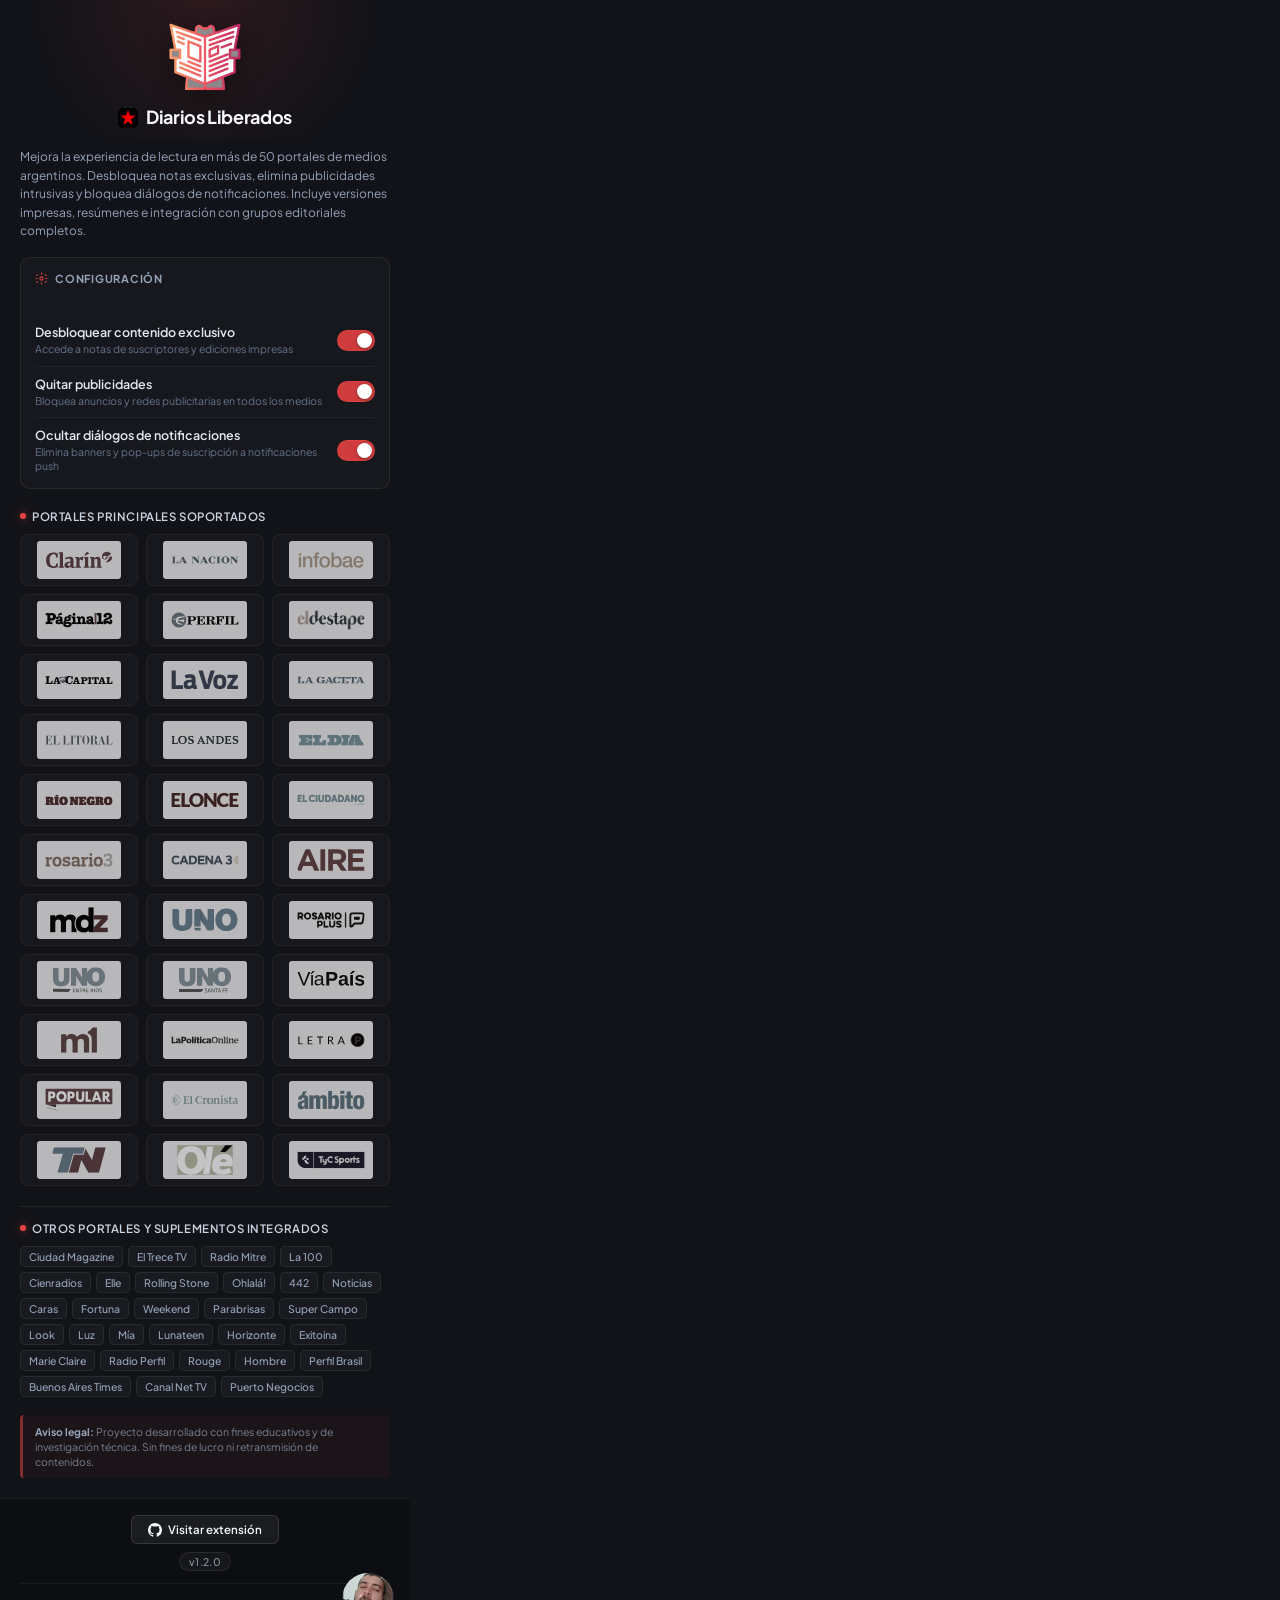
==== popup.html @ 73abd8e6 "feat: se incorporan nuevos medios soportados al popup y README" ====
<!DOCTYPE html>
<html lang="es">

<head>
    <meta charset="utf-8" />
    <meta name="viewport" content="width=device-width, initial-scale=1.0">
    <title>Diarios Liberados</title>
    <link rel="preconnect" href="https://fonts.googleapis.com">
    <link rel="preconnect" href="https://fonts.gstatic.com" crossorigin>
    <link href="https://fonts.googleapis.com/css2?family=Plus+Jakarta+Sans:wght@400;500;600;700&display=swap"
        rel="stylesheet">
    <link rel="stylesheet" href="css/popup.css">
</head>

<body>
    <header>
        <img src="imagenes/lector.png" alt="Diarios Liberados" class="logoDL">
        <h1><span><img src="imagenes/favicon-32x32.png" alt="Diarios Liberados"></span>Diarios Liberados</h1>
    </header>

    <main>
        <p class="intro-desc">Mejora la experiencia de lectura en más de 50 portales de medios argentinos. Desbloquea
            notas exclusivas, elimina publicidades intrusivas y bloquea diálogos de notificaciones. Incluye versiones
            impresas, resúmenes e integración con grupos editoriales completos.</p>

        <!-- Sección de Configuración -->
        <section class="config-section" id="configuracion">
            <h2 class="config-title">
                <span class="config-title-icon">
                    <svg width="13" height="13" viewBox="0 0 24 24" fill="none" stroke="currentColor" stroke-width="2.2"
                        stroke-linecap="round" stroke-linejoin="round">
                        <circle cx="12" cy="12" r="3" />
                        <path
                            d="M19.07 4.93a10 10 0 0 1 1.41 1.41M4.93 4.93a10 10 0 0 0-1.41 1.41M19.07 19.07a10 10 0 0 0 1.41-1.41M4.93 19.07a10 10 0 0 1-1.41-1.41M12 2v2M12 20v2M2 12h2M20 12h2" />
                    </svg>
                </span>
                Configuración
            </h2>

            <!-- Banner de recarga animado -->
            <div class="reload-banner-wrapper" id="reload-banner-wrapper">
                <div class="reload-banner" id="reload-banner">
                    <svg width="13" height="13" viewBox="0 0 24 24" fill="none" stroke="currentColor" stroke-width="2.2"
                        stroke-linecap="round" stroke-linejoin="round">
                        <polyline points="23 4 23 10 17 10" />
                        <polyline points="1 20 1 14 7 14" />
                        <path d="M3.51 9a9 9 0 0 1 14.85-3.36L23 10M1 14l4.64 4.36A9 9 0 0 0 20.49 15" />
                    </svg>
                    <span id="reload-banner-text">Recargá la página para aplicar los cambios</span>
                    <button class="btn-reload" id="btn-reload">Recargar ahora</button>
                </div>
            </div>

            <!-- Toggle: Suscriptores -->
            <div class="config-row" id="row-suscriptores">
                <div class="config-info">
                    <span class="config-label">Desbloquear contenido exclusivo</span>
                    <span class="config-desc">Accede a notas de suscriptores y ediciones impresas</span>
                </div>
                <label class="toggle" id="toggle-suscriptores-label" for="toggle-suscriptores">
                    <input type="checkbox" id="toggle-suscriptores" checked>
                    <span class="toggle-track">
                        <span class="toggle-thumb"></span>
                    </span>
                </label>
            </div>

            <!-- Toggle: Publicidad -->
            <div class="config-row" id="row-publicidad">
                <div class="config-info">
                    <span class="config-label">Quitar publicidades</span>
                    <span class="config-desc">Bloquea anuncios y redes publicitarias en todos los medios</span>
                </div>
                <label class="toggle" id="toggle-publicidad-label" for="toggle-publicidad">
                    <input type="checkbox" id="toggle-publicidad" checked>
                    <span class="toggle-track">
                        <span class="toggle-thumb"></span>
                    </span>
                </label>
            </div>

            <!-- Toggle: Notificaciones -->
            <div class="config-row" id="row-notificaciones">
                <div class="config-info">
                    <span class="config-label">Ocultar diálogos de notificaciones</span>
                    <span class="config-desc">Elimina banners y pop-ups de suscripción a notificaciones push</span>
                </div>
                <label class="toggle" id="toggle-notificaciones-label" for="toggle-notificaciones">
                    <input type="checkbox" id="toggle-notificaciones" checked>
                    <span class="toggle-track">
                        <span class="toggle-thumb"></span>
                    </span>
                </label>
            </div>
        </section>

        <!-- Portales Principales -->
        <section class="portales-principales">
            <h3><span class="badge-dot"></span> Portales principales soportados</h3>
            <div class="portales-logos">
                <a href="https://www.clarin.com" target="_blank" title="Clarín"><img src="imagenes/logos/clarin.svg"
                        alt="Clarín"></a>
                <a href="https://www.lanacion.com.ar" target="_blank" title="La Nación"><img
                        src="imagenes/logos/lanacion.svg" alt="La Nación"></a>
                <a href="https://www.infobae.com" target="_blank" title="Infobae"><img
                        src="imagenes/logos/infobae.svg" alt="Infobae"></a>
                <a href="https://www.pagina12.com.ar" target="_blank" title="Página 12"><img
                        src="imagenes/logos/pagina12.svg" alt="Página 12"></a>
                <a href="https://www.perfil.com" target="_blank" title="Perfil"><img
                        src="imagenes/logos/perfil.svg" alt="Perfil"></a>
                <a href="https://www.eldestape.com" target="_blank" title="El Destape"><img
                        src="imagenes/logos/eldestape.svg" alt="El Destape"></a>
                <a href="https://www.lacapital.com.ar" target="_blank" title="La Capital"><img
                        src="imagenes/logos/lacapital.svg" alt="La Capital"></a>
                <a href="https://www.lavoz.com.ar" target="_blank" title="La Voz"><img
                        src="imagenes/logos/lavoz.svg" alt="La Voz"></a>
                <a href="https://www.lagaceta.com.ar" target="_blank" title="La Gaceta"><img
                        src="imagenes/logos/lagaceta.svg" alt="La Gaceta"></a>
                <a href="https://www.ellitoral.com" target="_blank" title="El Litoral"><img
                        src="imagenes/logos/ellitoral.svg" alt="El Litoral"></a>
                <a href="https://www.losandes.com.ar" target="_blank" title="Los Andes"><img
                        src="imagenes/logos/losandes.svg" alt="Los Andes"></a>
                <a href="https://www.eldia.com" target="_blank" title="El Día"><img
                        src="imagenes/logos/eldia.svg" alt="El Día"></a>
                <a href="https://www.rionegro.com.ar" target="_blank" title="Río Negro"><img
                        src="imagenes/logos/rionegro.svg" alt="Río Negro"></a>
                <a href="https://www.elonce.com" target="_blank" title="Elonce"><img
                        src="imagenes/logos/elonce.svg" alt="Elonce"></a>
                <a href="https://www.elciudadanoweb.com" target="_blank" title="El Ciudadano"><img
                        src="imagenes/logos/elciudadano.svg" alt="El Ciudadano"></a>
                <a href="https://www.rosario3.com" target="_blank" title="Rosario 3"><img
                        src="imagenes/logos/rosario3.svg" alt="Rosario 3"></a>
                <a href="https://www.cadena3.com" target="_blank" title="Cadena 3"><img
                        src="imagenes/logos/cadena3.svg" alt="Cadena 3"></a>
                <a href="https://www.airedesantafe.com.ar" target="_blank" title="Aire de Santa Fe"><img
                        src="imagenes/logos/airedesantafe.svg" alt="Aire de Santa Fe"></a>
                <a href="https://www.mdzol.com" target="_blank" title="MDZ Online"><img
                        src="imagenes/logos/mdz.svg" alt="MDZ Online"></a>
                <a href="https://www.diariouno.com.ar" target="_blank" title="Diario Uno"><img
                        src="imagenes/logos/uno.svg" alt="Diario Uno"></a>
                <a href="https://www.rosarioplus.com" target="_blank" title="Rosario Plus"><img
                        src="imagenes/logos/rosarioplus.svg" alt="Rosario Plus"></a>
                <a href="https://www.unoentrerios.com.ar/" target="_blank" title="Diario Uno Entre Ríos"><img
                        src="imagenes/logos/unoentrerios.svg" alt="Diario Uno Entre Ríos"></a>
                <a href="https://www.unosantafe.com.ar/" target="_blank" title="Diario Uno Santa Fe"><img
                        src="imagenes/logos/unosantafe.svg" alt="Diario Uno Santa Fe"></a>
                <a href="https://viapais.com.ar/" target="_blank" title="Vía País"><img
                        src="imagenes/logos/viapais.svg" alt="Vía País"></a>
                <a href="https://www.minutouno.com" target="_blank" title="Minuto Uno"><img
                        src="imagenes/logos/minutouno.svg" alt="Minuto Uno"></a>
                <a href="https://www.lapoliticaonline.com" target="_blank" title="La Política Online"><img
                        src="imagenes/logos/lpo.svg" alt="LPO"></a>
                <a href="https://www.letrap.com.ar" target="_blank" title="Letra P"><img
                        src="imagenes/logos/letrap.svg" alt="Letra P"></a>
                <a href="https://www.diariopopular.com.ar" target="_blank" title="Diario Popular"><img
                        src="imagenes/logos/diariopopular.svg" alt="Diario Popular"></a>
                <a href="https://www.cronista.com" target="_blank" title="El Cronista"><img
                        src="imagenes/logos/elcronista.svg" alt="El Cronista"></a>
                <a href="https://www.ambito.com" target="_blank" title="Ámbito Financiero"><img
                        src="imagenes/logos/ambito.svg" alt="Ámbito"></a>
                <a href="https://tn.com.ar" target="_blank" title="TN"><img
                        src="imagenes/logos/tn.svg" alt="TN"></a>
                <a href="https://www.ole.com.ar" target="_blank" title="Olé"><img
                        src="imagenes/logos/ole.svg" alt="Olé"></a>
                <a href="https://www.tycsports.com" target="_blank" title="TyC Sports"><img
                        src="imagenes/logos/tycsports.svg" alt="TyC Sports"></a>
            </div>
        </section>

        <section class="otros-medios">
            <h3><span class="badge-dot"></span> Otros portales y suplementos integrados</h3>
            <div class="otros-medios-list">
                <!-- Grupo Clarín -->
                <a href="https://www.ciudad.com.ar" target="_blank">Ciudad Magazine</a>
                <a href="https://www.eltrecetv.com.ar" target="_blank">El Trece TV</a>
                <a href="https://radiomitre.cienradios.com" target="_blank">Radio Mitre</a>
                <a href="https://la100.cienradios.com" target="_blank">La 100</a>
                <a href="https://cienradios.com" target="_blank">Cienradios</a>
                <a href="https://elle.clarin.com" target="_blank">Elle</a>
                <!-- La Nación -->
                <a href="https://es.rollingstone.com/arg/" target="_blank">Rolling Stone</a>
                <a href="https://www.somosohlala.com/" target="_blank">Ohlalá!</a>
                <!-- Editorial Perfil -->
                <a href="https://442.perfil.com" target="_blank">442</a>
                <a href="https://noticias.perfil.com" target="_blank">Noticias</a>
                <a href="https://caras.perfil.com" target="_blank">Caras</a>
                <a href="https://fortuna.perfil.com" target="_blank">Fortuna</a>
                <a href="https://weekend.perfil.com" target="_blank">Weekend</a>
                <a href="https://parabrisas.perfil.com" target="_blank">Parabrisas</a>
                <a href="https://supercampo.perfil.com" target="_blank">Super Campo</a>
                <a href="https://look.perfil.com" target="_blank">Look</a>
                <a href="https://luz.perfil.com" target="_blank">Luz</a>
                <a href="https://mia.perfil.com" target="_blank">Mía</a>
                <a href="https://lunateen.perfil.com" target="_blank">Lunateen</a>
                <a href="https://horizonte.perfil.com" target="_blank">Horizonte</a>
                <a href="https://exitoina.perfil.com" target="_blank">Exitoina</a>
                <a href="https://marieclaire.perfil.com" target="_blank">Marie Claire</a>
                <a href="https://radio.perfil.com" target="_blank">Radio Perfil</a>
                <a href="https://rouge.perfil.com" target="_blank">Rouge</a>
                <a href="https://hombre.perfil.com" target="_blank">Hombre</a>
                <a href="https://brasil.perfil.com" target="_blank">Perfil Brasil</a>
                <a href="https://www.batimes.com.ar" target="_blank">Buenos Aires Times</a>
                <a href="https://www.canalnet.tv" target="_blank">Canal Net TV</a>
                <!-- El Litoral -->
                <a href="https://www.puertonegocios.com/" target="_blank">Puerto Negocios</a>
            </div>
        </section>

        <div class="disclaimer">
            <p><strong>Aviso legal:</strong> Proyecto desarrollado con fines educativos y de investigación técnica. Sin
                fines de lucro ni retransmisión de contenidos.</p>
        </div>
    </main>

    <footer>
        <div class="footer-meta">
            <a href="https://github.com/LucasPier/diarios-liberados/" target="_blank" class="btn-github"
                title="Ver proyecto en GitHub">
                <svg width="14" height="14" viewBox="0 0 24 24" fill="currentColor">
                    <path
                        d="M12 0C5.37 0 0 5.37 0 12c0 5.31 3.435 9.795 8.205 11.385.6.105.825-.255.825-.57 0-.285-.015-1.23-.015-2.235-3.015.555-3.795-.735-4.035-1.41-.135-.345-.72-1.41-1.23-1.695-.42-.225-1.02-.78-.015-.795.945-.015 1.62.87 1.845 1.23 1.08 1.815 2.805 1.305 3.495.99.105-.78.42-1.305.765-1.605-2.67-.3-5.46-1.335-5.46-5.925 0-1.305.465-2.385 1.23-3.225-.12-.3-.54-1.53.12-3.18 0 0 1.005-.315 3.3 1.23.96-.27 1.98-.405 3-.405s2.04.135 3 .405c2.295-1.56 3.3-1.23 3.3-1.23.66 1.65.24 2.88.12 3.18.765.84 1.23 1.905 1.23 3.225 0 4.605-2.805 5.625-5.475 5.925.435.375.81 1.095.81 2.22 0 1.605-.015 2.895-.015 3.3 0 .315.225.69.825.57A12.02 12.02 0 0024 12c0-6.63-5.37-12-12-12z" />
                </svg>
                Visitar extensión
            </a>
            <span class="version-tag" id="extension-version">v1.2.0</span>
        </div>
        <p><strong>Por Lucas Pier | Rosario, 2026</strong></p>
    </footer>
    <script src="js/popup.js"></script>
</body>

</html>
---- css/popup.css ----
@import url('https://fonts.googleapis.com/css2?family=Plus+Jakarta+Sans:wght@400;500;600;700&display=swap');

* {
    box-sizing: border-box;
}

body {
    width: 410px;
    margin: 0;
    padding: 0;
    font-family: 'Plus Jakarta Sans', system-ui, -apple-system, BlinkMacSystemFont, 'Segoe UI', Roboto, sans-serif;
    background: #121318;
    color: #94a3b8;
    -webkit-font-smoothing: antialiased;
}

/* Header */
header {
    padding: 20px 20px 12px;
    text-align: center;
    background: radial-gradient(circle at top, rgba(239, 68, 68, 0.12) 0%, rgba(18, 19, 24, 0) 70%);
}

.logoDL {
    width: 100%;
    height: 72px;
    object-fit: contain;
    object-position: center center;
    margin-bottom: 8px;
    filter: drop-shadow(0 4px 12px rgba(0, 0, 0, 0.4));
}

h1 {
    display: flex;
    align-items: center;
    justify-content: center;
    gap: 8px;
    font-size: 18px;
    font-weight: 700;
    color: #f8fafc;
    letter-spacing: -0.02em;
    margin: 0;
}

h1 span img {
    width: 20px;
    height: 20px;
    vertical-align: middle;
}

/* Main */
main {
    padding: 8px 20px 20px;
}

.intro-desc {
    font-size: 12px;
    line-height: 1.55;
    color: #94a3b8;
    margin: 0 0 16px;
}

/* ═══════════════════════════════════════════════════════════
   Sección de Configuración
   ═══════════════════════════════════════════════════════════ */
.config-section {
    margin-top: 0;
    margin-bottom: 20px;
    padding: 14px;
    background: rgba(255, 255, 255, 0.025);
    border: 1px solid rgba(255, 255, 255, 0.07);
    border-radius: 10px;
}

.config-title {
    display: flex;
    align-items: center;
    gap: 7px;
    font-size: 11px;
    font-weight: 700;
    text-transform: uppercase;
    letter-spacing: 0.07em;
    color: #94a3b8;
    margin: 0 0 12px;
}

.config-title-icon {
    display: flex;
    align-items: center;
    color: #ef4444;
    opacity: 0.85;
}

/* Banner de recarga animado (wrapper colapsable) */
.reload-banner-wrapper {
    display: grid;
    grid-template-rows: 0fr;
    opacity: 0;
    transition: grid-template-rows 0.28s cubic-bezier(0.4, 0, 0.2, 1),
                opacity 0.25s ease,
                margin-bottom 0.28s cubic-bezier(0.4, 0, 0.2, 1);
    overflow: hidden;
    margin-bottom: 0;
}

.reload-banner-wrapper.visible {
    grid-template-rows: 1fr;
    opacity: 1;
    margin-bottom: 12px;
}

.reload-banner {
    min-height: 0;
    display: flex;
    align-items: center;
    gap: 8px;
    padding: 8px 10px;
    background: rgba(239, 68, 68, 0.08);
    border: 1px solid rgba(239, 68, 68, 0.25);
    border-radius: 7px;
    font-size: 11px;
    color: #fca5a5;
}

.reload-banner svg {
    flex-shrink: 0;
    color: #ef4444;
}

.reload-banner span {
    flex: 1;
    line-height: 1.35;
}

.btn-reload {
    flex-shrink: 0;
    font-family: inherit;
    font-size: 10.5px;
    font-weight: 600;
    color: #fff;
    background: rgba(239, 68, 68, 0.75);
    border: none;
    border-radius: 5px;
    padding: 4px 10px;
    cursor: pointer;
    transition: background 0.18s ease;
    white-space: nowrap;
}

.btn-reload:hover {
    background: rgba(239, 68, 68, 1);
}

/* Fila de toggle */
.config-row {
    display: flex;
    align-items: center;
    justify-content: space-between;
    gap: 12px;
    padding: 9px 0;
    border-bottom: 1px solid rgba(255, 255, 255, 0.05);
    transition: background 0.15s ease;
}

.config-row:last-child {
    border-bottom: none;
    padding-bottom: 0;
}

.config-row:first-of-type {
    padding-top: 0;
}

.config-info {
    display: flex;
    flex-direction: column;
    gap: 2px;
    flex: 1;
    min-width: 0;
}

.config-label {
    font-size: 12.5px;
    font-weight: 600;
    color: #e2e8f0;
    line-height: 1.3;
}

.config-desc {
    font-size: 10.5px;
    color: #64748b;
    line-height: 1.35;
}

/* Toggle switch (pill animado) */
.toggle {
    position: relative;
    display: inline-flex;
    align-items: center;
    cursor: pointer;
    flex-shrink: 0;
}

.toggle input {
    position: absolute;
    opacity: 0;
    width: 0;
    height: 0;
}

.toggle-track {
    width: 38px;
    height: 21px;
    background: rgba(255, 255, 255, 0.1);
    border-radius: 999px;
    border: 1px solid rgba(255, 255, 255, 0.1);
    position: relative;
    transition: background 0.22s ease, border-color 0.22s ease;
    display: block;
}

.toggle input:checked + .toggle-track {
    background: rgba(239, 68, 68, 0.85);
    border-color: rgba(239, 68, 68, 0.5);
}

.toggle-thumb {
    position: absolute;
    top: 2px;
    left: 2px;
    width: 15px;
    height: 15px;
    background: rgba(148, 163, 184, 0.7);
    border-radius: 50%;
    transition: transform 0.22s cubic-bezier(0.34, 1.56, 0.64, 1), background 0.22s ease;
    box-shadow: 0 1px 3px rgba(0, 0, 0, 0.35);
}

.toggle input:checked + .toggle-track .toggle-thumb {
    transform: translateX(17px);
    background: #fff;
}

/* ═══════════════════════════════════════════════════════════
   Grilla de Portales Principales y Subtítulos
   ═══════════════════════════════════════════════════════════ */
.portales-principales h3,
.otros-medios h3 {
    display: flex;
    align-items: center;
    gap: 6px;
    font-size: 11.5px;
    font-weight: 600;
    text-transform: uppercase;
    letter-spacing: 0.05em;
    color: #cbd5e1;
    margin: 0 0 10px;
}

.badge-dot {
    width: 6px;
    height: 6px;
    background-color: #ef4444;
    border-radius: 50%;
    box-shadow: 0 0 8px rgba(239, 68, 68, 0.6);
}

.portales-logos {
    display: grid;
    grid-template-columns: repeat(3, 1fr);
    gap: 8px;
    margin-bottom: 20px;
}

.portales-logos a {
    display: flex;
    align-items: center;
    justify-content: center;
    height: 52px;
    padding: 6px 12px;
    background: rgba(255, 255, 255, 0.03);
    border: 1px solid rgba(255, 255, 255, 0.06);
    border-radius: 8px;
    opacity: 0.75;
    filter: grayscale(0.85);
    transition: all 0.2s cubic-bezier(0.4, 0, 0.2, 1);
}

.portales-logos a:hover {
    opacity: 1;
    filter: grayscale(0);
    background: rgba(255, 255, 255, 0.08);
    border-color: rgba(255, 255, 255, 0.18);
    transform: translateY(-2px);
    box-shadow: 0 4px 12px rgba(0, 0, 0, 0.3);
}

.portales-logos img {
    width: 100%;
    height: 100%;
    max-height: 38px;
    object-fit: contain;
}

/* Otros medios cubiertos */
.otros-medios {
    margin-top: 18px;
    padding-top: 14px;
    border-top: 1px solid rgba(255, 255, 255, 0.07);
}

.otros-medios-list {
    display: flex;
    flex-wrap: wrap;
    gap: 5px;
}

.otros-medios-list a {
    font-size: 10.5px;
    font-weight: 500;
    color: #94a3b8;
    background: rgba(255, 255, 255, 0.03);
    border: 1px solid rgba(255, 255, 255, 0.07);
    padding: 3px 8px;
    border-radius: 5px;
    text-decoration: none;
    transition: all 0.18s ease;
}

.otros-medios-list a:hover {
    color: #ffffff;
    background: rgba(239, 68, 68, 0.18);
    border-color: rgba(239, 68, 68, 0.4);
    transform: translateY(-1px);
}

/* Disclaimer / Descargo de responsabilidad */
.disclaimer {
    margin-top: 18px;
    padding: 9px 12px;
    background: rgba(239, 68, 68, 0.04);
    border-left: 3px solid rgba(239, 68, 68, 0.5);
    border-radius: 4px;
}

.disclaimer p {
    font-size: 10.5px;
    line-height: 1.45;
    color: #788090;
    margin: 0;
}

.disclaimer strong {
    color: #94a3b8;
}

/* Footer */
footer {
    position: relative;
    padding: 16px 20px;
    background: #0d0e12;
    border-top: 1px solid rgba(255, 255, 255, 0.05);
}

.footer-meta {
    display: flex;
    flex-direction: column;
    align-items: center;
    gap: 8px;
    margin-bottom: 14px;
    padding-bottom: 12px;
    border-bottom: 1px solid rgba(255, 255, 255, 0.06);
}

.btn-github {
    display: inline-flex;
    align-items: center;
    justify-content: center;
    gap: 6px;
    font-size: 11.5px;
    font-weight: 600;
    color: #f1f5f9;
    background: rgba(255, 255, 255, 0.06);
    border: 1px solid rgba(255, 255, 255, 0.12);
    padding: 6px 16px;
    border-radius: 6px;
    text-decoration: none;
    transition: all 0.2s ease;
}

.btn-github:hover {
    color: #ffffff;
    background: rgba(255, 255, 255, 0.14);
    border-color: rgba(255, 255, 255, 0.25);
    transform: translateY(-1px);
}

.version-tag {
    font-size: 10.5px;
    font-weight: 500;
    color: #8a92a1;
    background: rgba(255, 255, 255, 0.04);
    border: 1px solid rgba(255, 255, 255, 0.08);
    padding: 2px 9px;
    border-radius: 10px;
    letter-spacing: 0.03em;
}

footer p {
    margin: 0;
    font-size: 11.5px;
    color: #64748b;
}

footer p strong {
    color: #94a3b8;
}

footer p:last-of-type::after {
    content: "";
    position: absolute;
    right: 16px;
    bottom: 4px;
    width: 50px;
    height: 50px;
    background: url(../imagenes/lucas.webp) bottom center no-repeat;
    background-size: 90px;
    border-radius: 50%;
    border: 1px solid rgba(255, 255, 255, 0.1);
}
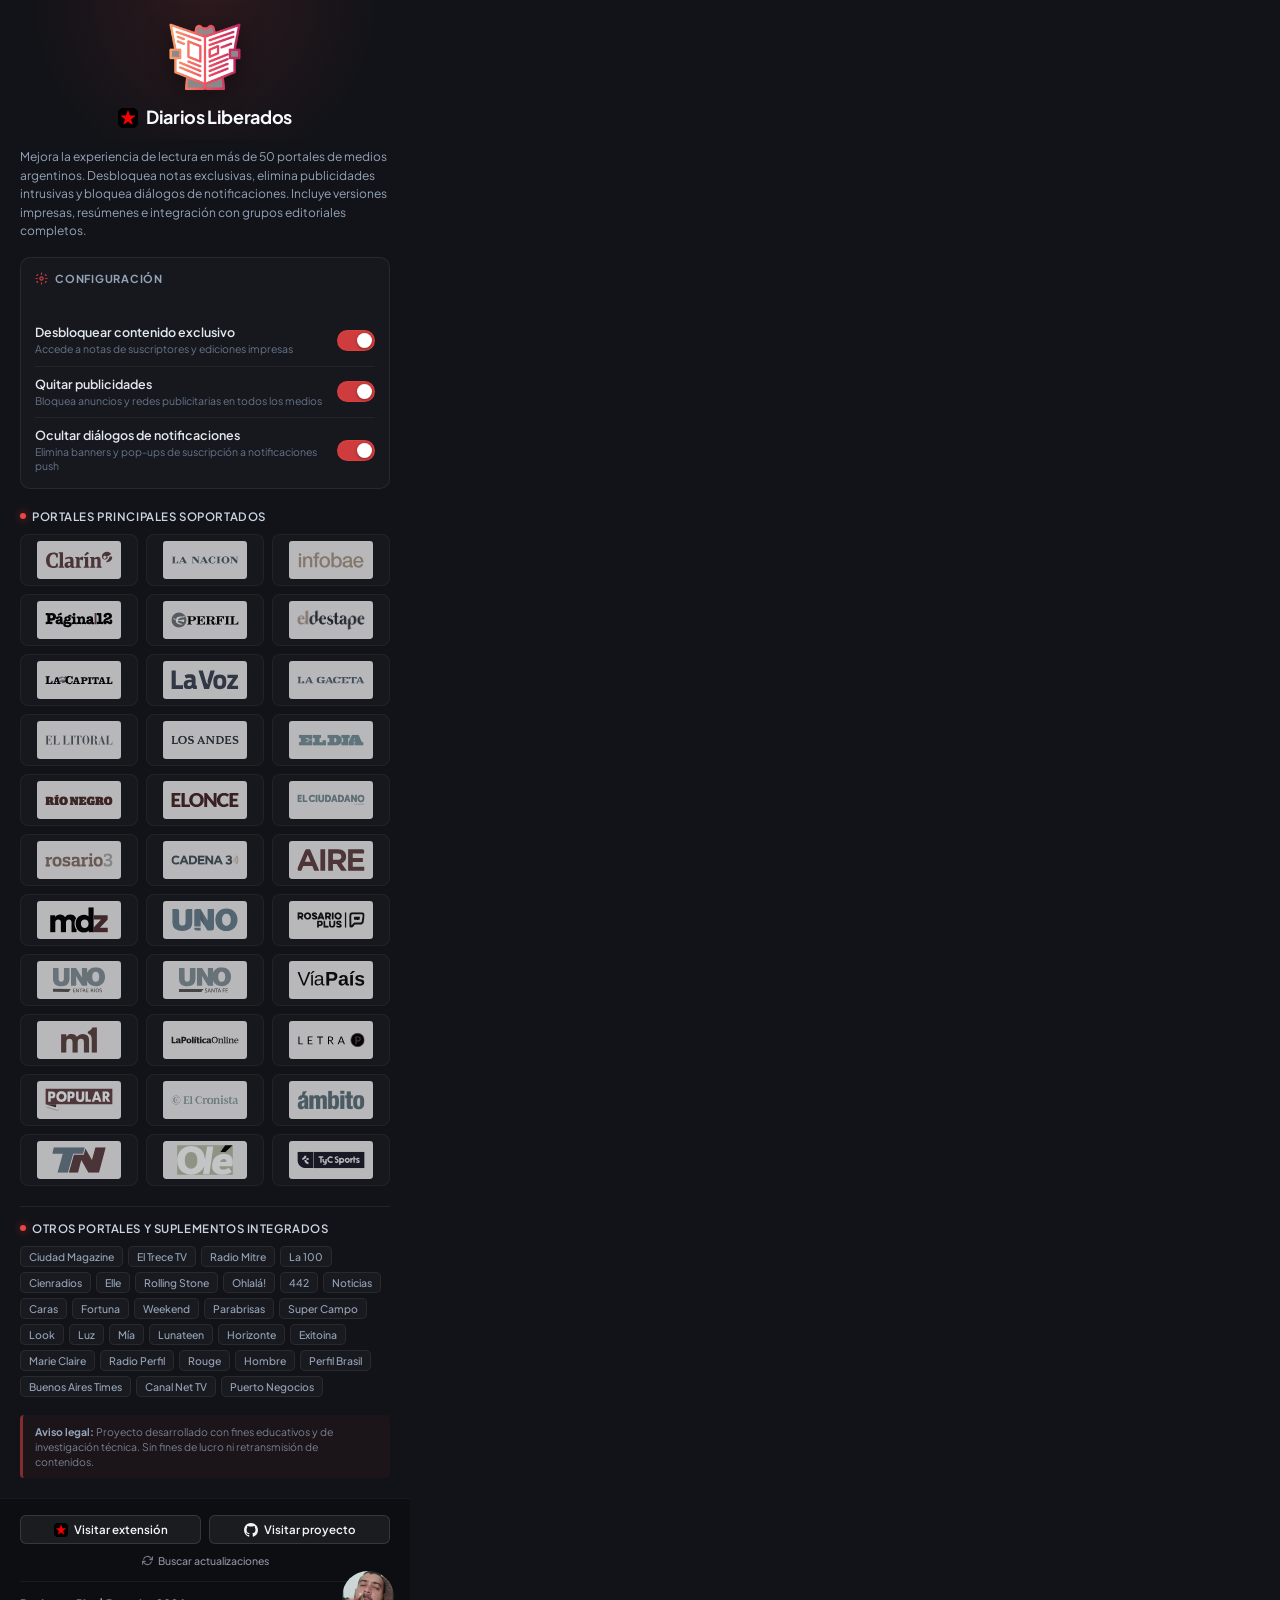
==== commit bba0588c: "feat(popup): se agrega enlace a la página de la extensión y búsqueda de actualizaciones" ====
--- a/popup.html
+++ b/popup.html
@@ -214,15 +214,35 @@
 
     <footer>
         <div class="footer-meta">
-            <a href="https://github.com/LucasPier/diarios-liberados/" target="_blank" class="btn-github"
-                title="Ver proyecto en GitHub">
-                <svg width="14" height="14" viewBox="0 0 24 24" fill="currentColor">
-                    <path
-                        d="M12 0C5.37 0 0 5.37 0 12c0 5.31 3.435 9.795 8.205 11.385.6.105.825-.255.825-.57 0-.285-.015-1.23-.015-2.235-3.015.555-3.795-.735-4.035-1.41-.135-.345-.72-1.41-1.23-1.695-.42-.225-1.02-.78-.015-.795.945-.015 1.62.87 1.845 1.23 1.08 1.815 2.805 1.305 3.495.99.105-.78.42-1.305.765-1.605-2.67-.3-5.46-1.335-5.46-5.925 0-1.305.465-2.385 1.23-3.225-.12-.3-.54-1.53.12-3.18 0 0 1.005-.315 3.3 1.23.96-.27 1.98-.405 3-.405s2.04.135 3 .405c2.295-1.56 3.3-1.23 3.3-1.23.66 1.65.24 2.88.12 3.18.765.84 1.23 1.905 1.23 3.225 0 4.605-2.805 5.625-5.475 5.925.435.375.81 1.095.81 2.22 0 1.605-.015 2.895-.015 3.3 0 .315.225.69.825.57A12.02 12.02 0 0024 12c0-6.63-5.37-12-12-12z" />
-                </svg>
-                Visitar extensión
-            </a>
-            <span class="version-tag" id="extension-version">v1.2.0</span>
+            <div class="footer-links">
+                <a href="https://lucaspier.github.io/diarios-liberados/" target="_blank" class="btn-footer"
+                    title="Ver la página de la extensión">
+                    <img src="imagenes/favicon-32x32.png" alt="" width="14" height="14">
+                    Visitar extensión
+                </a>
+                <a href="https://github.com/LucasPier/diarios-liberados/" target="_blank" class="btn-footer"
+                    title="Ver el proyecto en GitHub">
+                    <svg width="14" height="14" viewBox="0 0 24 24" fill="currentColor">
+                        <path
+                            d="M12 0C5.37 0 0 5.37 0 12c0 5.31 3.435 9.795 8.205 11.385.6.105.825-.255.825-.57 0-.285-.015-1.23-.015-2.235-3.015.555-3.795-.735-4.035-1.41-.135-.345-.72-1.41-1.23-1.695-.42-.225-1.02-.78-.015-.795.945-.015 1.62.87 1.845 1.23 1.08 1.815 2.805 1.305 3.495.99.105-.78.42-1.305.765-1.605-2.67-.3-5.46-1.335-5.46-5.925 0-1.305.465-2.385 1.23-3.225-.12-.3-.54-1.53.12-3.18 0 0 1.005-.315 3.3 1.23.96-.27 1.98-.405 3-.405s2.04.135 3 .405c2.295-1.56 3.3-1.23 3.3-1.23.66 1.65.24 2.88.12 3.18.765.84 1.23 1.905 1.23 3.225 0 4.605-2.805 5.625-5.475 5.925.435.375.81 1.095.81 2.22 0 1.605-.015 2.895-.015 3.3 0 .315.225.69.825.57A12.02 12.02 0 0024 12c0-6.63-5.37-12-12-12z" />
+                    </svg>
+                    Visitar proyecto
+                </a>
+            </div>
+            <div class="footer-version">
+                <!-- Lo completa js/popup.js leyendo el manifest -->
+                <span class="version-tag" id="extension-version" hidden></span>
+                <button type="button" class="btn-check-update" id="btn-check-update"
+                    title="Comprobar si hay una versión más nueva">
+                    <svg width="11" height="11" viewBox="0 0 24 24" fill="none" stroke="currentColor" stroke-width="2.4"
+                        stroke-linecap="round" stroke-linejoin="round">
+                        <polyline points="23 4 23 10 17 10" />
+                        <polyline points="1 20 1 14 7 14" />
+                        <path d="M3.51 9a9 9 0 0 1 14.85-3.36L23 10M1 14l4.64 4.36A9 9 0 0 0 20.49 15" />
+                    </svg>
+                    Buscar actualizaciones
+                </button>
+            </div>
         </div>
         <p><strong>Por Lucas Pier | Rosario, 2026</strong></p>
     </footer>
--- a/css/popup.css
+++ b/css/popup.css
@@ -372,7 +372,15 @@
     border-bottom: 1px solid rgba(255, 255, 255, 0.06);
 }
 
-.btn-github {
+/* Enlaces a la página de la extensión y al repositorio */
+.footer-links {
+    display: flex;
+    gap: 8px;
+    width: 100%;
+}
+
+.btn-footer {
+    flex: 1;
     display: inline-flex;
     align-items: center;
     justify-content: center;
@@ -382,17 +390,60 @@
     color: #f1f5f9;
     background: rgba(255, 255, 255, 0.06);
     border: 1px solid rgba(255, 255, 255, 0.12);
-    padding: 6px 16px;
+    padding: 6px 12px;
     border-radius: 6px;
     text-decoration: none;
+    white-space: nowrap;
     transition: all 0.2s ease;
 }
 
-.btn-github:hover {
+.btn-footer:hover {
     color: #ffffff;
     background: rgba(255, 255, 255, 0.14);
     border-color: rgba(255, 255, 255, 0.25);
     transform: translateY(-1px);
+}
+
+.btn-footer img,
+.btn-footer svg {
+    flex-shrink: 0;
+}
+
+/* Versión + acceso al chequeo de actualizaciones */
+.footer-version {
+    display: flex;
+    align-items: center;
+    gap: 8px;
+}
+
+.btn-check-update {
+    display: inline-flex;
+    align-items: center;
+    gap: 5px;
+    font-family: inherit;
+    font-size: 10.5px;
+    font-weight: 500;
+    color: #8a92a1;
+    background: none;
+    border: none;
+    padding: 2px 0;
+    cursor: pointer;
+    transition: color 0.18s ease;
+}
+
+.btn-check-update:hover {
+    color: #ef4444;
+}
+
+.btn-check-update svg {
+    flex-shrink: 0;
+    opacity: 0.8;
+    transition: transform 0.4s ease;
+}
+
+.btn-check-update:hover svg {
+    transform: rotate(180deg);
+    opacity: 1;
 }
 
 .version-tag {
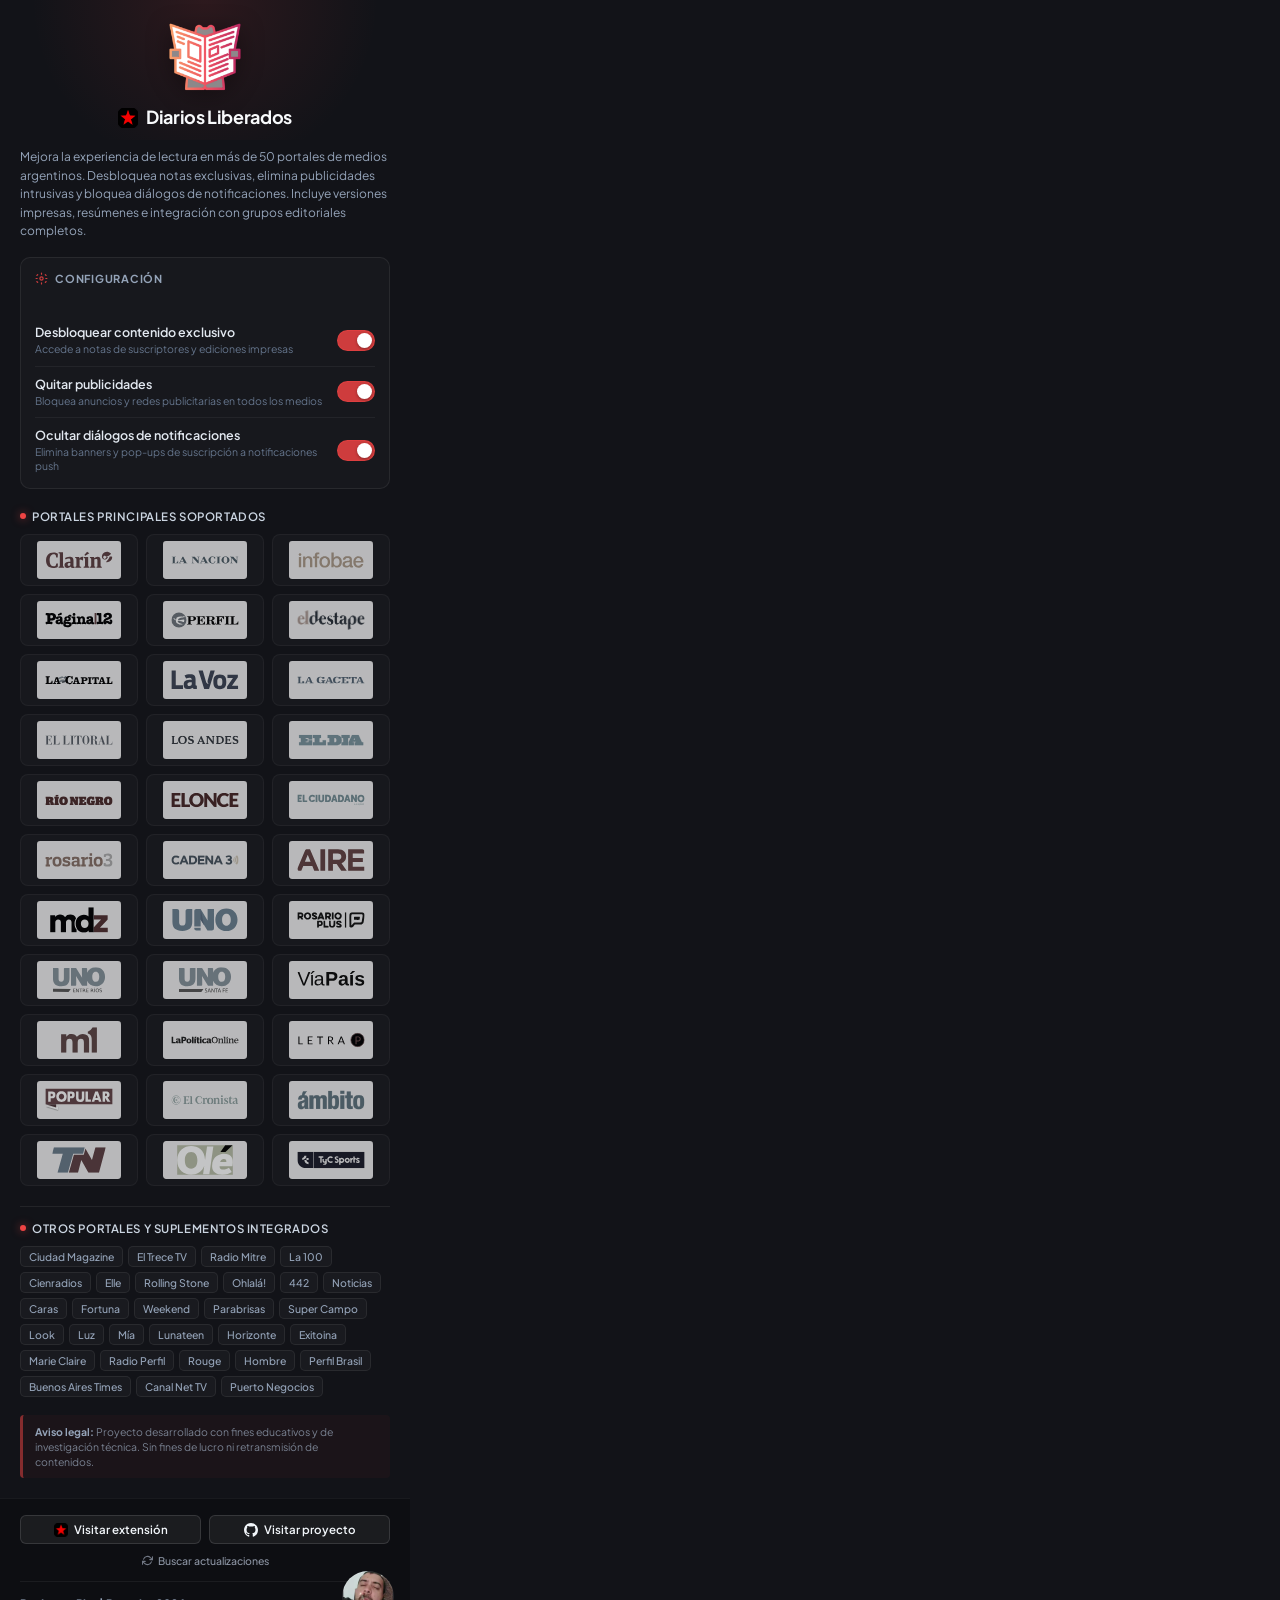
==== commit 8119dfeb: "chore(popup): se quitan ids sin uso" ====
--- a/popup.html
+++ b/popup.html
@@ -24,7 +24,7 @@
             impresas, resúmenes e integración con grupos editoriales completos.</p>
 
         <!-- Sección de Configuración -->
-        <section class="config-section" id="configuracion">
+        <section class="config-section">
             <h2 class="config-title">
                 <span class="config-title-icon">
                     <svg width="13" height="13" viewBox="0 0 24 24" fill="none" stroke="currentColor" stroke-width="2.2"
@@ -39,7 +39,7 @@
 
             <!-- Banner de recarga animado -->
             <div class="reload-banner-wrapper" id="reload-banner-wrapper">
-                <div class="reload-banner" id="reload-banner">
+                <div class="reload-banner">
                     <svg width="13" height="13" viewBox="0 0 24 24" fill="none" stroke="currentColor" stroke-width="2.2"
                         stroke-linecap="round" stroke-linejoin="round">
                         <polyline points="23 4 23 10 17 10" />
@@ -52,12 +52,12 @@
             </div>
 
             <!-- Toggle: Suscriptores -->
-            <div class="config-row" id="row-suscriptores">
+            <div class="config-row">
                 <div class="config-info">
                     <span class="config-label">Desbloquear contenido exclusivo</span>
                     <span class="config-desc">Accede a notas de suscriptores y ediciones impresas</span>
                 </div>
-                <label class="toggle" id="toggle-suscriptores-label" for="toggle-suscriptores">
+                <label class="toggle" for="toggle-suscriptores">
                     <input type="checkbox" id="toggle-suscriptores" checked>
                     <span class="toggle-track">
                         <span class="toggle-thumb"></span>
@@ -66,12 +66,12 @@
             </div>
 
             <!-- Toggle: Publicidad -->
-            <div class="config-row" id="row-publicidad">
+            <div class="config-row">
                 <div class="config-info">
                     <span class="config-label">Quitar publicidades</span>
                     <span class="config-desc">Bloquea anuncios y redes publicitarias en todos los medios</span>
                 </div>
-                <label class="toggle" id="toggle-publicidad-label" for="toggle-publicidad">
+                <label class="toggle" for="toggle-publicidad">
                     <input type="checkbox" id="toggle-publicidad" checked>
                     <span class="toggle-track">
                         <span class="toggle-thumb"></span>
@@ -80,12 +80,12 @@
             </div>
 
             <!-- Toggle: Notificaciones -->
-            <div class="config-row" id="row-notificaciones">
+            <div class="config-row">
                 <div class="config-info">
                     <span class="config-label">Ocultar diálogos de notificaciones</span>
                     <span class="config-desc">Elimina banners y pop-ups de suscripción a notificaciones push</span>
                 </div>
-                <label class="toggle" id="toggle-notificaciones-label" for="toggle-notificaciones">
+                <label class="toggle" for="toggle-notificaciones">
                     <input type="checkbox" id="toggle-notificaciones" checked>
                     <span class="toggle-track">
                         <span class="toggle-thumb"></span>
--- a/css/popup.css
+++ b/css/popup.css
@@ -2,6 +2,11 @@
 
 * {
     box-sizing: border-box;
+}
+
+/* El atributo hidden debe ganarle a cualquier display de autor */
+[hidden] {
+    display: none !important;
 }
 
 body {
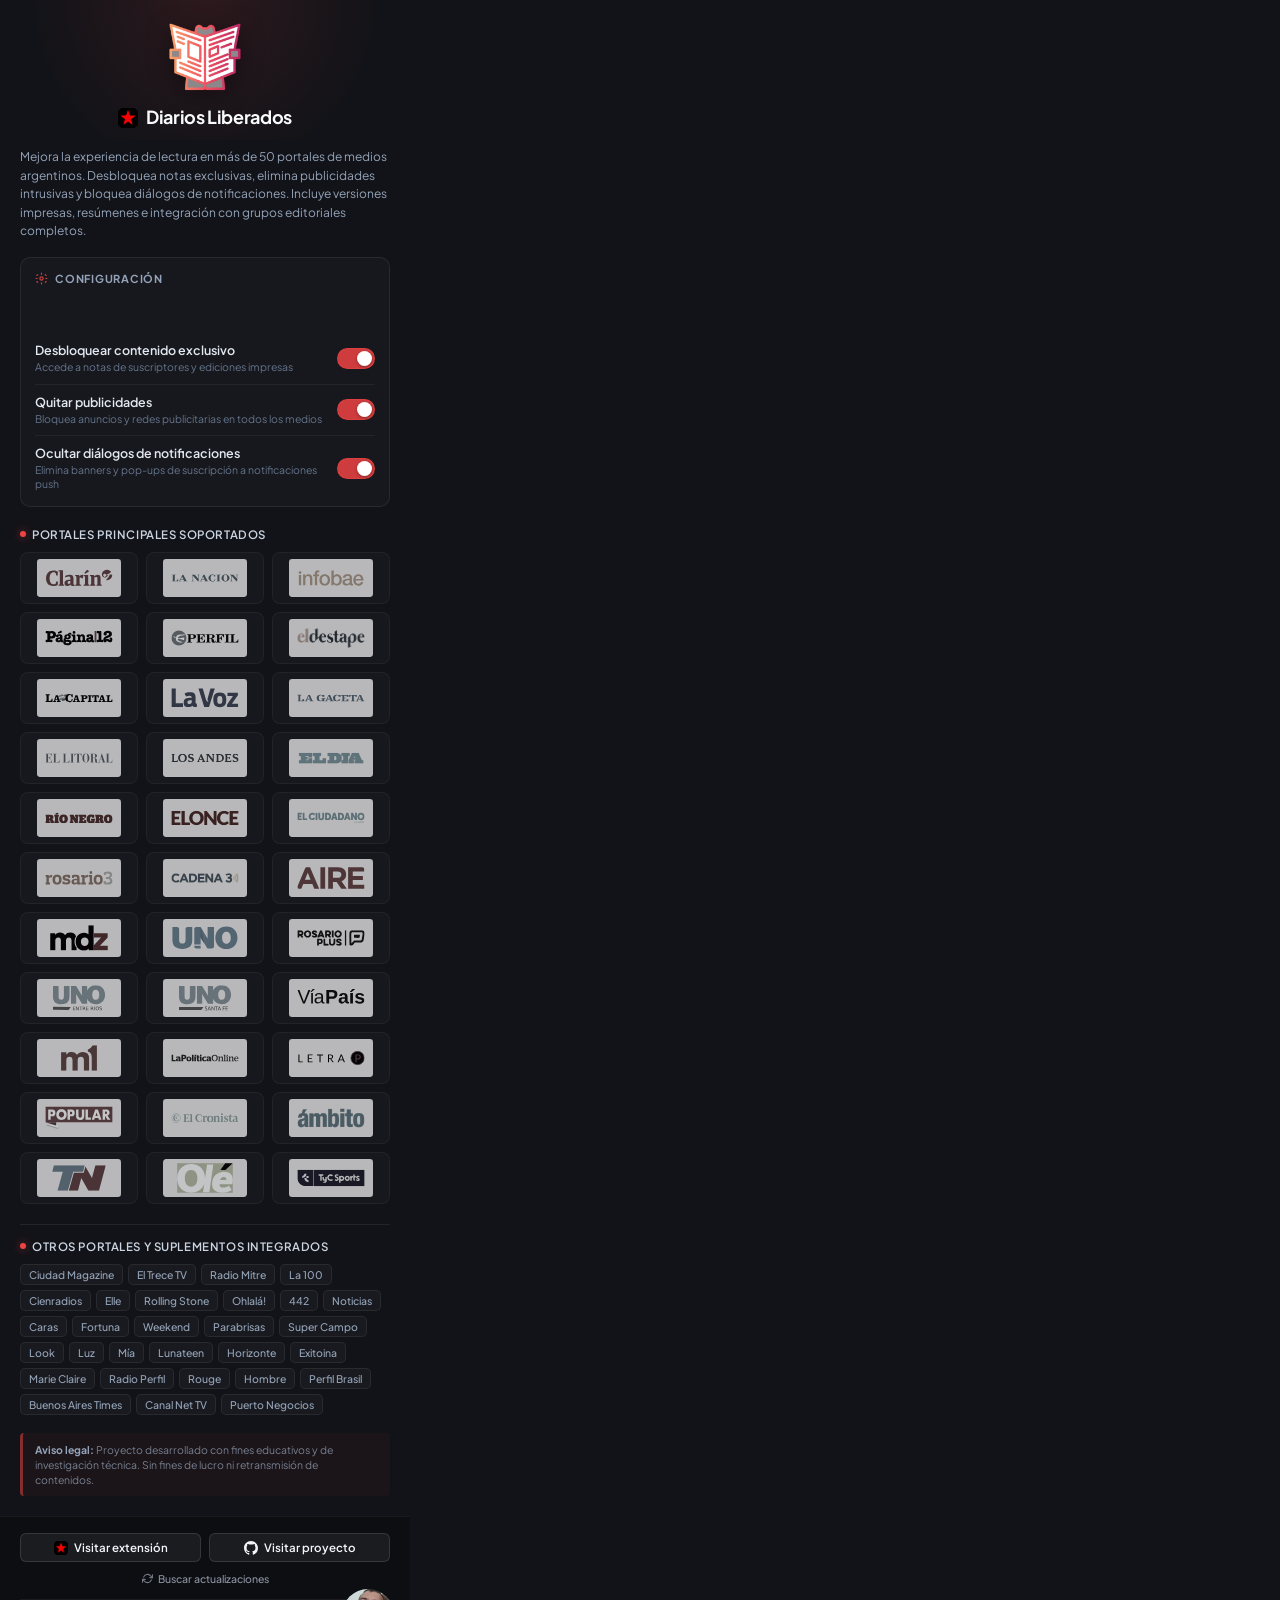
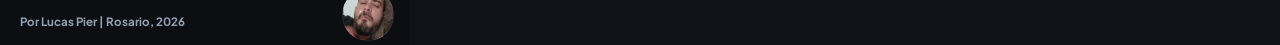
==== commit 916f6941: "feat(popup): se avisa y se piden los permisos de host que falten" ====
--- a/popup.html
+++ b/popup.html
@@ -36,6 +36,19 @@
                 </span>
                 Configuración
             </h2>
+
+            <!-- Banner de permisos faltantes: lo completa js/popup.js -->
+            <div class="permisos-banner-wrapper" id="permisos-banner-wrapper">
+                <div class="permisos-banner">
+                    <svg width="13" height="13" viewBox="0 0 24 24" fill="none" stroke="currentColor" stroke-width="2.2"
+                        stroke-linecap="round" stroke-linejoin="round">
+                        <path d="M12 9v4M12 17h.01" />
+                        <path d="M10.29 3.86 1.82 18a2 2 0 0 0 1.71 3h16.94a2 2 0 0 0 1.71-3L13.71 3.86a2 2 0 0 0-3.42 0z" />
+                    </svg>
+                    <span id="permisos-banner-text"></span>
+                    <button class="btn-permisos" id="btn-permisos">Dar acceso</button>
+                </div>
+            </div>
 
             <!-- Banner de recarga animado -->
             <div class="reload-banner-wrapper" id="reload-banner-wrapper">
--- a/css/popup.css
+++ b/css/popup.css
@@ -97,6 +97,64 @@
 }
 
 /* Banner de recarga animado (wrapper colapsable) */
+/* Banner de permisos faltantes.
+   Comparte la mecánica de animación del banner de recarga (grid-template-rows 0fr -> 1fr, que
+   permite animar una altura desconocida) pero va en ámbar y no en rojo: son dos avisos distintos
+   y pueden estar visibles al mismo tiempo. */
+.permisos-banner-wrapper {
+    display: grid;
+    grid-template-rows: 0fr;
+    opacity: 0;
+    transition: grid-template-rows 0.28s cubic-bezier(0.4, 0, 0.2, 1),
+                opacity 0.25s ease,
+                margin-bottom 0.28s cubic-bezier(0.4, 0, 0.2, 1);
+    overflow: hidden;
+    margin-bottom: 0;
+}
+
+.permisos-banner-wrapper.visible {
+    grid-template-rows: 1fr;
+    opacity: 1;
+    margin-bottom: 12px;
+}
+
+.permisos-banner {
+    min-height: 0;
+    display: flex;
+    align-items: center;
+    gap: 8px;
+    padding: 8px 10px;
+    background: rgba(245, 158, 11, 0.08);
+    border: 1px solid rgba(245, 158, 11, 0.25);
+    border-radius: 7px;
+    font-size: 11px;
+    color: #fcd34d;
+}
+
+.permisos-banner svg {
+    flex-shrink: 0;
+    color: #f59e0b;
+}
+
+.btn-permisos {
+    flex-shrink: 0;
+    font-family: inherit;
+    font-size: 10.5px;
+    font-weight: 600;
+    color: #121318;
+    background: rgba(245, 158, 11, 0.85);
+    border: none;
+    border-radius: 5px;
+    padding: 4px 10px;
+    cursor: pointer;
+    transition: background 0.18s ease;
+    white-space: nowrap;
+}
+
+.btn-permisos:hover {
+    background: rgba(245, 158, 11, 1);
+}
+
 .reload-banner-wrapper {
     display: grid;
     grid-template-rows: 0fr;
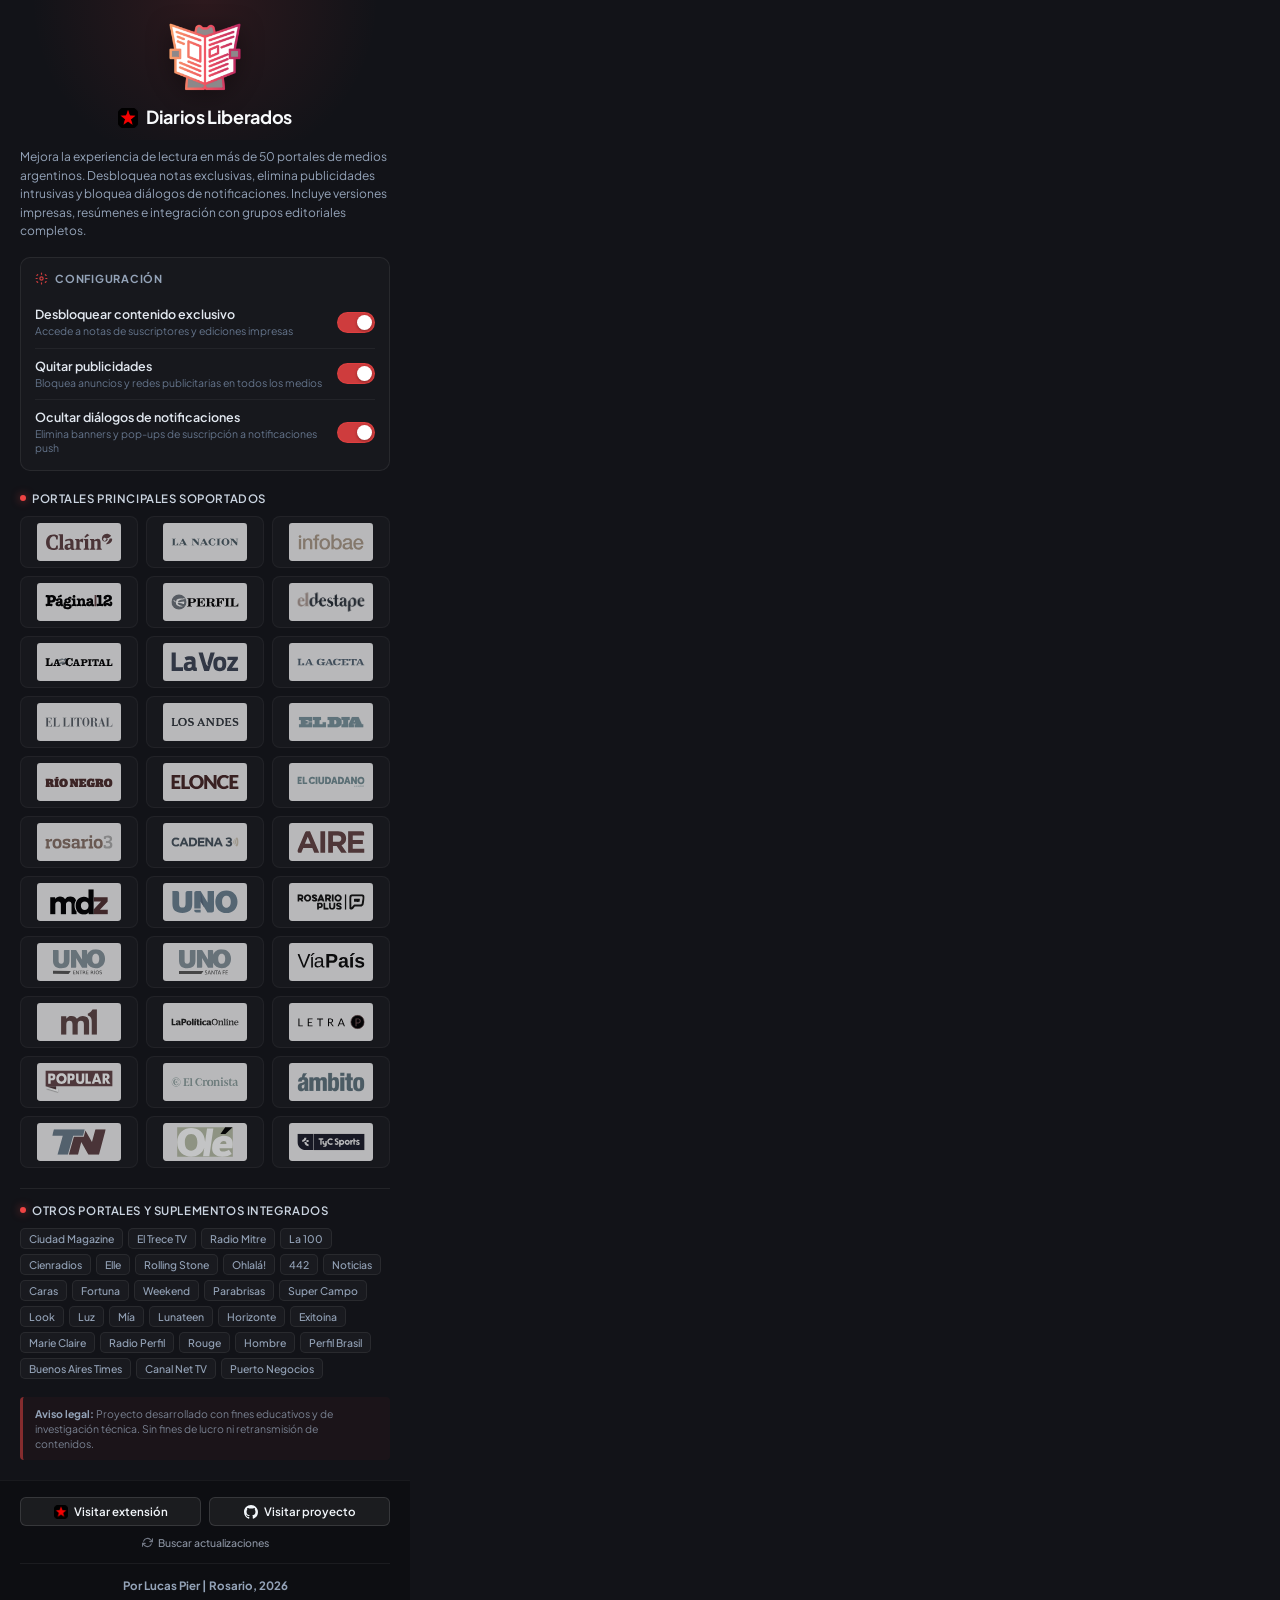
==== commit 772de1ec: "feat(popup): se avisa que La Nación no desbloquea las notas para suscriptores" ====
--- a/popup.html
+++ b/popup.html
@@ -37,8 +37,10 @@
                 Configuración
             </h2>
 
-            <!-- Banner de permisos faltantes: lo completa js/popup.js -->
-            <div class="permisos-banner-wrapper" id="permisos-banner-wrapper">
+            <!-- Banner de permisos faltantes: lo completa js/popup.js.
+                 Los tres avisos arrancan con hidden y es el JS el que los revela: así el popup no
+                 muestra un hueco vacío en el primer frame, antes de saber cuáles corresponden. -->
+            <div class="permisos-banner-wrapper" id="permisos-banner-wrapper" hidden>
                 <div class="permisos-banner">
                     <svg width="13" height="13" viewBox="0 0 24 24" fill="none" stroke="currentColor" stroke-width="2.2"
                         stroke-linecap="round" stroke-linejoin="round">
@@ -50,8 +52,22 @@
                 </div>
             </div>
 
+            <!-- Aviso de límite en La Nación: lo muestra js/popup.js si hay una pestaña del medio abierta -->
+            <div class="limite-banner-wrapper" id="limite-banner-wrapper" hidden>
+                <div class="limite-banner">
+                    <svg width="13" height="13" viewBox="0 0 24 24" fill="none" stroke="currentColor" stroke-width="2.2"
+                        stroke-linecap="round" stroke-linejoin="round">
+                        <circle cx="12" cy="12" r="10" />
+                        <path d="M12 16v-4M12 8h.01" />
+                    </svg>
+                    <span>Estás visitando <strong>La Nación</strong>, que es el único medio en el que no se desbloquean
+                        las notas para suscriptores. Sí funcionan los resúmenes generados con IA y la escucha de
+                        notas.</span>
+                </div>
+            </div>
+
             <!-- Banner de recarga animado -->
-            <div class="reload-banner-wrapper" id="reload-banner-wrapper">
+            <div class="reload-banner-wrapper" id="reload-banner-wrapper" hidden>
                 <div class="reload-banner">
                     <svg width="13" height="13" viewBox="0 0 24 24" fill="none" stroke="currentColor" stroke-width="2.2"
                         stroke-linecap="round" stroke-linejoin="round">
--- a/css/popup.css
+++ b/css/popup.css
@@ -1,5 +1,3 @@
-@import url('https://fonts.googleapis.com/css2?family=Plus+Jakarta+Sans:wght@400;500;600;700&display=swap');
-
 * {
     box-sizing: border-box;
 }
@@ -10,7 +8,16 @@
 }
 
 body {
+    /* 410px es el ancho del panel en escritorio. El max-width es por Firefox para Android, donde el
+       popup ocupa la pantalla completa y un teléfono puede ser más angosto que 410px.
+       Tiene que ser 100% y NO 100vw: vw incluye el ancho de la barra de scroll, y como el popup se
+       dimensiona a partir de su contenido, eso arma un bucle —body de 410 → aparece la barra →
+       el área queda en ~395 → desborda → el navegador reajusta la ventana → vuelve a empezar— que
+       se ve como un popup temblando de ancho al abrirse y cada vez que cambia la altura del
+       contenido. El porcentaje se resuelve contra el bloque contenedor, sin la barra, y no
+       participa del cálculo del ancho preferido. */
     width: 410px;
+    max-width: 100%;
     margin: 0;
     padding: 0;
     font-family: 'Plus Jakarta Sans', system-ui, -apple-system, BlinkMacSystemFont, 'Segoe UI', Roboto, sans-serif;
@@ -100,7 +107,10 @@
 /* Banner de permisos faltantes.
    Comparte la mecánica de animación del banner de recarga (grid-template-rows 0fr -> 1fr, que
    permite animar una altura desconocida) pero va en ámbar y no en rojo: son dos avisos distintos
-   y pueden estar visibles al mismo tiempo. */
+   y pueden estar visibles al mismo tiempo.
+
+   La clase .visible es SÓLO la animación: un wrapper sin ella mide 0 de alto pero sigue ocupando
+   su lugar en el layout. Quien lo saca del flujo es el atributo hidden que pone js/popup.js. */
 .permisos-banner-wrapper {
     display: grid;
     grid-template-rows: 0fr;
@@ -153,6 +163,54 @@
 
 .btn-permisos:hover {
     background: rgba(245, 158, 11, 1);
+}
+
+/* Aviso del límite de La Nación.
+   Misma mecánica y misma paleta ámbar que el banner de permisos, pero es informativo: no hay nada
+   que el usuario pueda hacer al respecto, así que no lleva botón y el texto ocupa todo el ancho. */
+.limite-banner-wrapper {
+    display: grid;
+    grid-template-rows: 0fr;
+    opacity: 0;
+    transition: grid-template-rows 0.28s cubic-bezier(0.4, 0, 0.2, 1),
+                opacity 0.25s ease,
+                margin-bottom 0.28s cubic-bezier(0.4, 0, 0.2, 1);
+    overflow: hidden;
+    margin-bottom: 0;
+}
+
+.limite-banner-wrapper.visible {
+    grid-template-rows: 1fr;
+    opacity: 1;
+    margin-bottom: 12px;
+}
+
+.limite-banner {
+    min-height: 0;
+    display: flex;
+    align-items: center;
+    gap: 8px;
+    padding: 8px 10px;
+    background: rgba(245, 158, 11, 0.08);
+    border: 1px solid rgba(245, 158, 11, 0.25);
+    border-radius: 7px;
+    font-size: 11px;
+    color: #fcd34d;
+}
+
+.limite-banner svg {
+    flex-shrink: 0;
+    color: #f59e0b;
+}
+
+.limite-banner span {
+    flex: 1;
+    line-height: 1.35;
+}
+
+.limite-banner strong {
+    font-weight: 700;
+    color: #fde68a;
 }
 
 .reload-banner-wrapper {
@@ -419,7 +477,6 @@
 
 /* Footer */
 footer {
-    position: relative;
     padding: 16px 20px;
     background: #0d0e12;
     border-top: 1px solid rgba(255, 255, 255, 0.05);
@@ -524,21 +581,9 @@
     margin: 0;
     font-size: 11.5px;
     color: #64748b;
+    text-align: center;
 }
 
 footer p strong {
     color: #94a3b8;
 }
-
-footer p:last-of-type::after {
-    content: "";
-    position: absolute;
-    right: 16px;
-    bottom: 4px;
-    width: 50px;
-    height: 50px;
-    background: url(../imagenes/lucas.webp) bottom center no-repeat;
-    background-size: 90px;
-    border-radius: 50%;
-    border: 1px solid rgba(255, 255, 255, 0.1);
-}
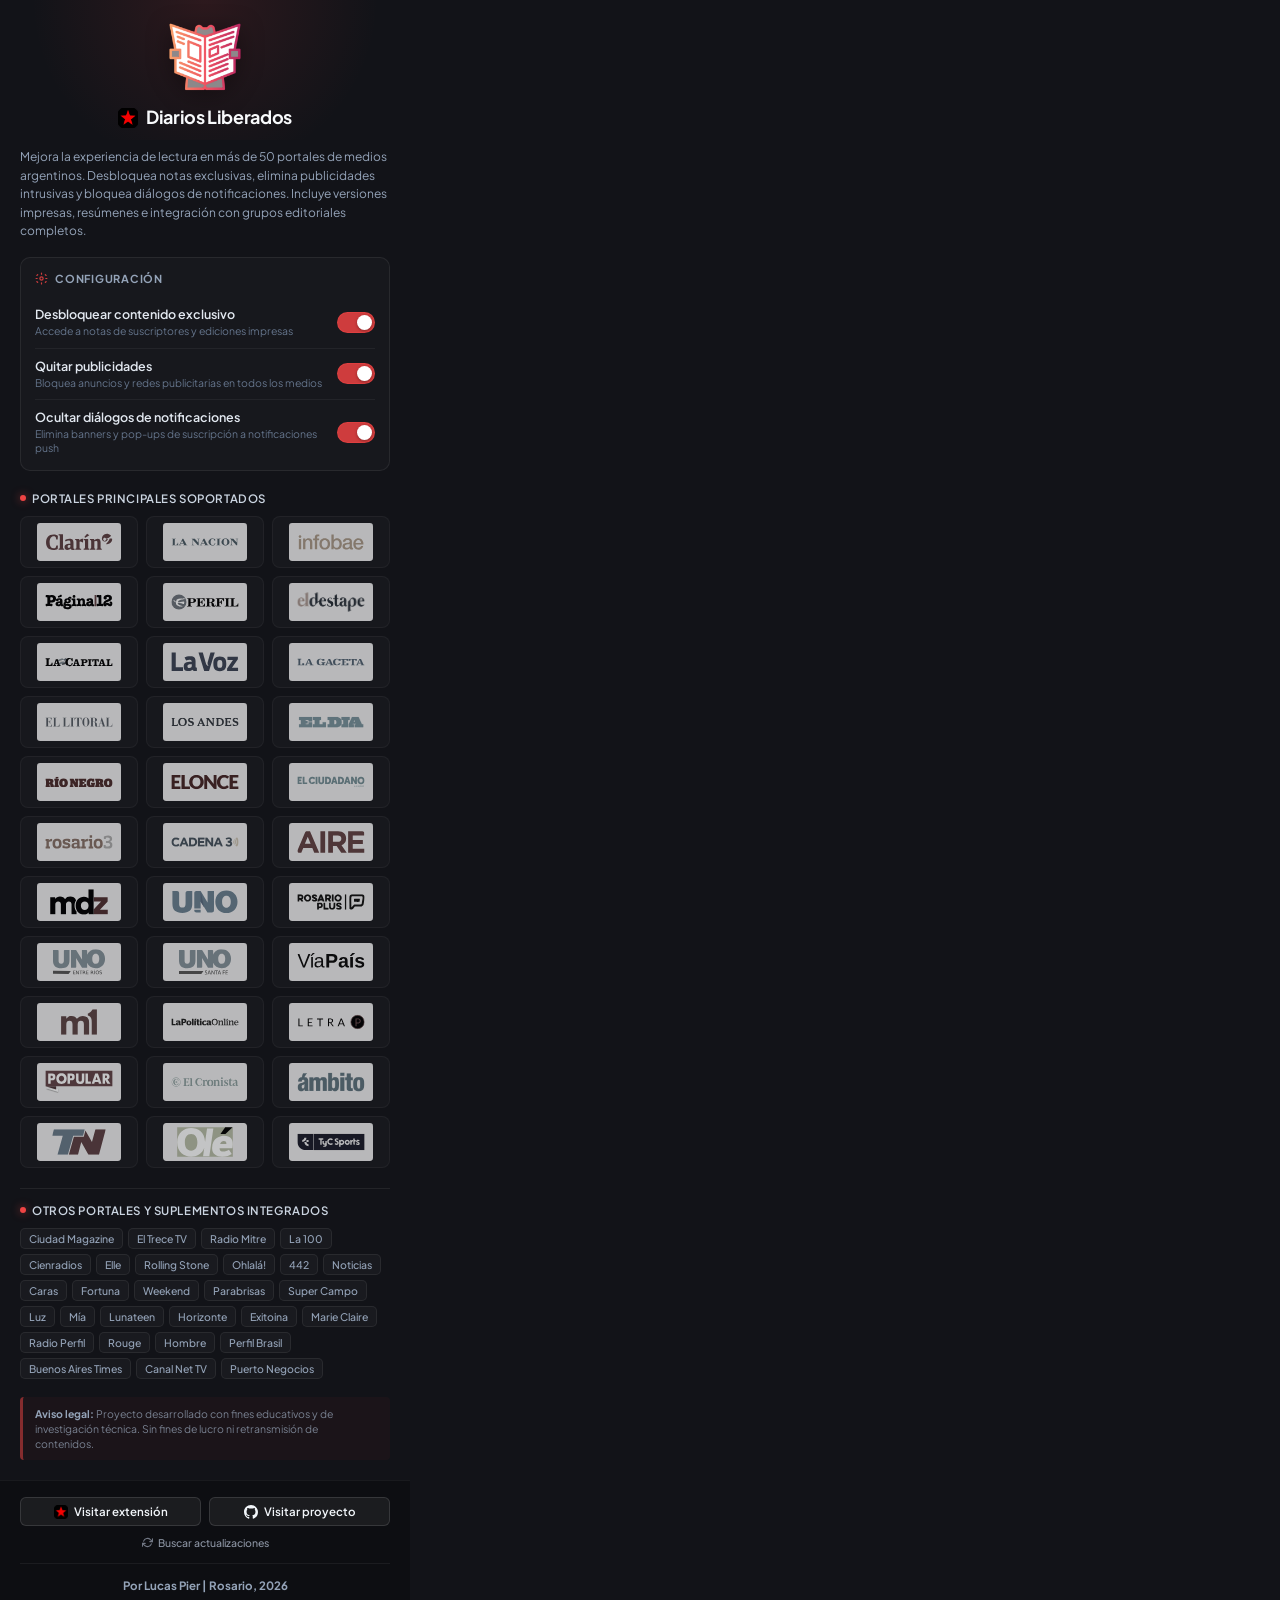
==== commit 8e0d980e: "fix: se quita Look (Perfil) de medios soportados, ya no existe más" ====
--- a/popup.html
+++ b/popup.html
@@ -204,7 +204,7 @@
                 <a href="https://www.eltrecetv.com.ar" target="_blank">El Trece TV</a>
                 <a href="https://radiomitre.cienradios.com" target="_blank">Radio Mitre</a>
                 <a href="https://la100.cienradios.com" target="_blank">La 100</a>
-                <a href="https://cienradios.com" target="_blank">Cienradios</a>
+                <a href="https://ar.cienradios.com" target="_blank">Cienradios</a>
                 <a href="https://elle.clarin.com" target="_blank">Elle</a>
                 <!-- La Nación -->
                 <a href="https://es.rollingstone.com/arg/" target="_blank">Rolling Stone</a>
@@ -217,7 +217,6 @@
                 <a href="https://weekend.perfil.com" target="_blank">Weekend</a>
                 <a href="https://parabrisas.perfil.com" target="_blank">Parabrisas</a>
                 <a href="https://supercampo.perfil.com" target="_blank">Super Campo</a>
-                <a href="https://look.perfil.com" target="_blank">Look</a>
                 <a href="https://luz.perfil.com" target="_blank">Luz</a>
                 <a href="https://mia.perfil.com" target="_blank">Mía</a>
                 <a href="https://lunateen.perfil.com" target="_blank">Lunateen</a>
